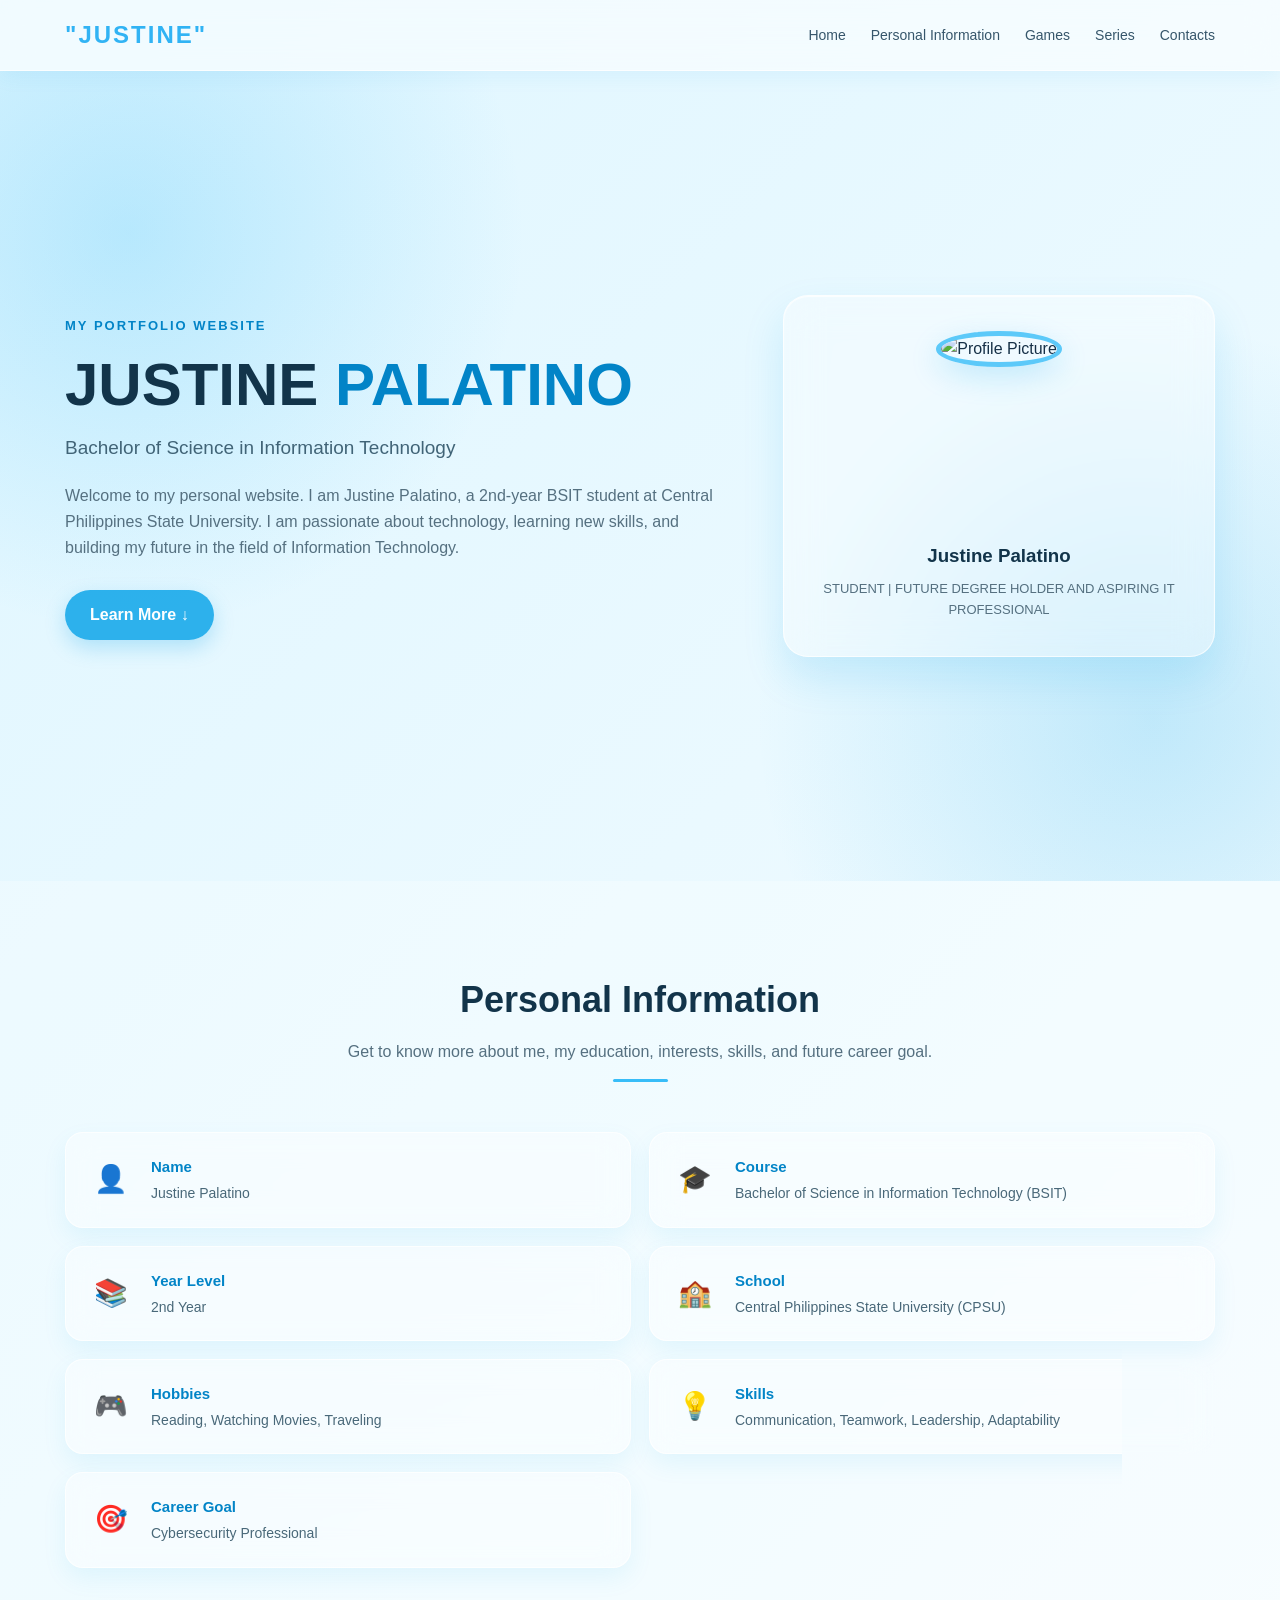
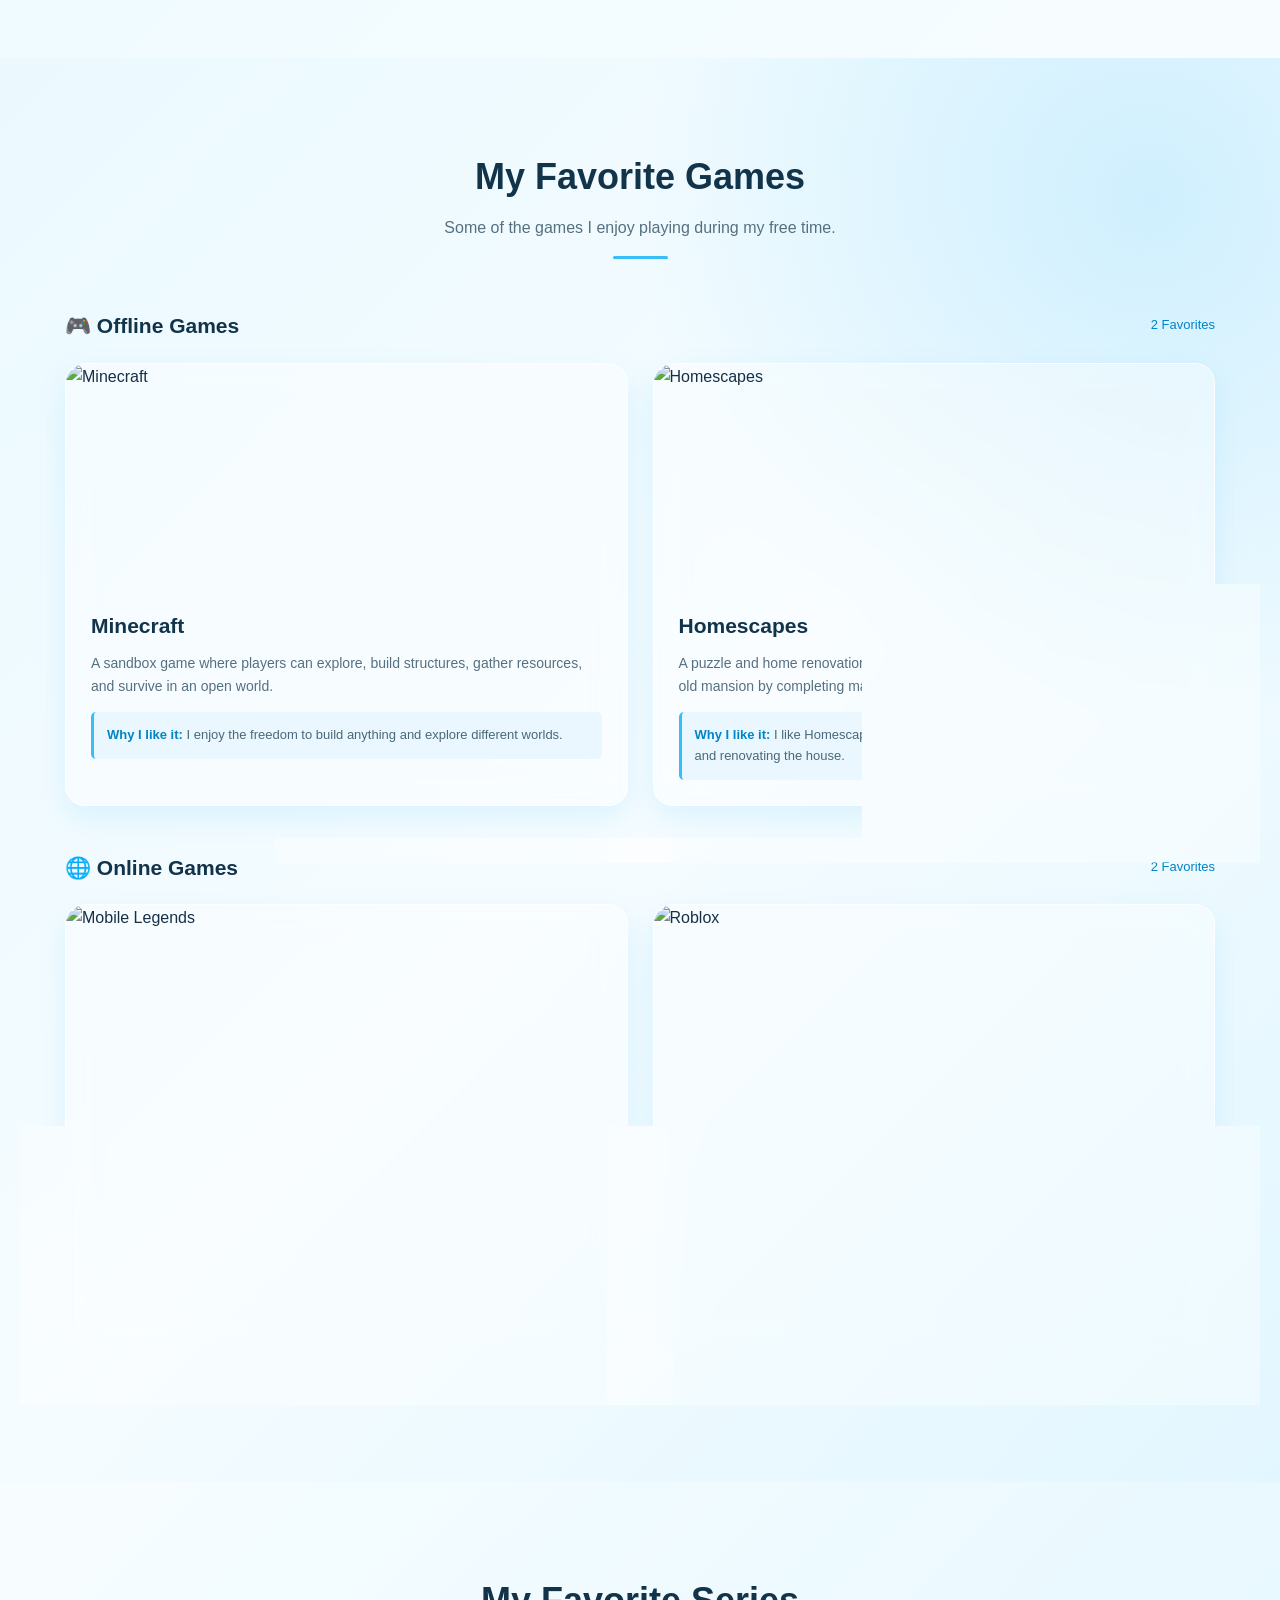
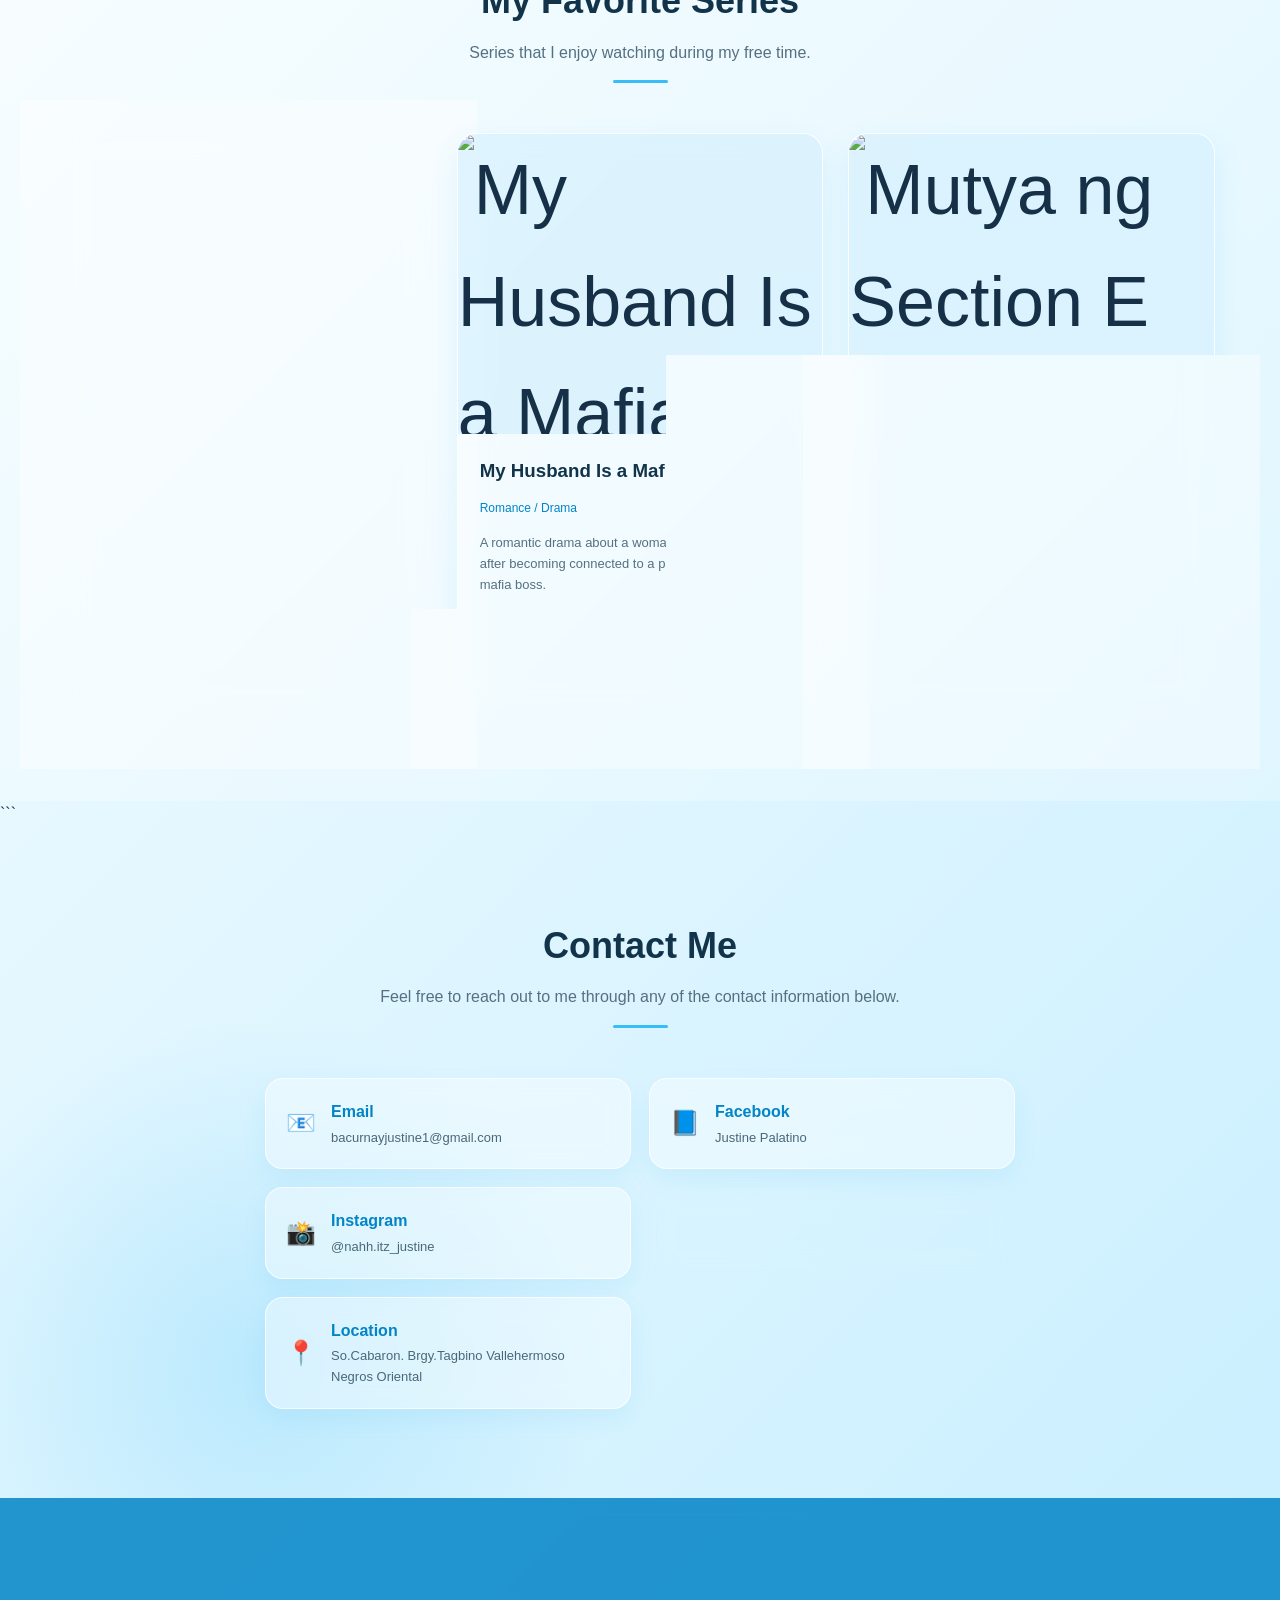
==== index.html @ e228243a "Rename portfolio.html to index.html" ====
<!DOCTYPE html>
<html lang="en">
<head>
    <meta charset="UTF-8">
    <meta name="viewport" content="width=device-width, initial-scale=1.0">

    <title>Justine Palatino | Personal Portfolio</title>

    <!-- Connect the external CSS file -->
    <link rel="stylesheet" href="portfolio.css">
</head>

<body>
<!-- NAVIGATION BAR -->
    <header>
        <nav class="container">

            <a href="#home" class="logo">
                "JUSTINE"
            </a>

            <ul class="nav-links">
                <li><a href="#home">Home</a></li>
                <li><a href="#personal">Personal Information</a></li>
                <li><a href="#favorites">Games</a></li>
                <li><a href="#movies">Series</a></li>
                <li><a href="#contacts">Contacts</a></li>
            </ul>

        </nav>
    </header>


    <main>

<!-- HOME SECTION -->
        <section id="home">

            <div class="container hero">

                <div class="hero-text">

                    <div class="welcome">
                        MY PORTFOLIO WEBSITE
                    </div>

                    <h1>
                        JUSTINE <span>PALATINO</span>
                    </h1>

                    <h3>
                        Bachelor of Science in Information Technology
                    </h3>

                    <p>
                        Welcome to my personal website. I am Justine Palatino,
                        a 2nd-year BSIT student at Central Philippines State
                        University. I am passionate about technology,
                        learning new skills, and building my future in the
                        field of Information Technology.
                    </p>

                    <a href="#personal" class="btn">
                        Learn More ↓
                    </a>

                </div>


                <div class="hero-card">

                    <div class="profile-placeholder">
                        <img src="images/profile.jpg" alt="Profile Picture">
                    </div>

                    <h3>Justine Palatino</h3>

                    <p>
                        STUDENT | FUTURE DEGREE HOLDER AND
                        ASPIRING IT PROFESSIONAL
                    </p>

                </div>

            </div>

        </section>


        <!-- =====================================================
             2. PERSONAL INFORMATION SECTION
        ====================================================== -->
        <section id="personal">

            <div class="container">

                <div class="section-title">

                    <h2>Personal Information</h2>

                    <p>
                        Get to know more about me, my education,
                        interests, skills, and future career goal.
                    </p>

                    <div class="line"></div>

                </div>


                <div class="info-grid">

                    <div class="info-card">
                        <div class="info-icon">👤</div>
                        <div>
                            <h3>Name</h3>
                            <p>Justine Palatino</p>
                        </div>
                    </div>


                    <div class="info-card">
                        <div class="info-icon">🎓</div>
                        <div>
                            <h3>Course</h3>
                            <p>
                                Bachelor of Science in Information
                                Technology (BSIT)
                            </p>
                        </div>
                    </div>


                    <div class="info-card">
                        <div class="info-icon">📚</div>
                        <div>
                            <h3>Year Level</h3>
                            <p>2nd Year</p>
                        </div>
                    </div>


                    <div class="info-card">
                        <div class="info-icon">🏫</div>
                        <div>
                            <h3>School</h3>
                            <p>
                                Central Philippines State University (CPSU)
                            </p>
                        </div>
                    </div>


                    <div class="info-card">
                        <div class="info-icon">🎮</div>
                        <div>
                            <h3>Hobbies</h3>
                            <p>
                                Reading, Watching Movies, Traveling
                            </p>
                        </div>
                    </div>


                    <div class="info-card">
                        <div class="info-icon">💡</div>
                        <div>
                            <h3>Skills</h3>
                            <p>
                                Communication, Teamwork, Leadership,
                                Adaptability
                            </p>
                        </div>
                    </div>


                    <div class="info-card">
                        <div class="info-icon">🎯</div>
                        <div>
                            <h3>Career Goal</h3>
                            <p>
                                Cybersecurity Professional
                            </p>
                        </div>
                    </div>

                </div>

            </div>

        </section>


        <!-- =====================================================
             3. FAVORITES SECTION
        ====================================================== -->
        <section id="favorites">

            <div class="container">

                <div class="section-title">

                    <h2>My Favorite Games</h2>

                    <p>
                        Some of the games I enjoy playing during my
                        free time.
                    </p>

                    <div class="line"></div>

                </div>


                <!-- OFFLINE GAMES -->

                <div class="category-title">
                    <h3>🎮 Offline Games</h3>
                    <span>2 Favorites</span>
                </div>


                <div class="game-grid">

                    <!-- Minecraft -->
                    <div class="game-card">

                        <div class="game-image">
                            <img src="images/minecraft.jpg" alt="Minecraft">
                        </div>

                        <div class="game-content">

                            <h4>Minecraft</h4>

                            <p>
                                A sandbox game where players can explore,
                                build structures, gather resources, and
                                survive in an open world.
                            </p>

                            <div class="why-like">
                                <strong>Why I like it:</strong>
                                I enjoy the freedom to build anything
                                and explore different worlds.
                            </div>

                        </div>

                    </div>


                    <!-- Homescapes -->
                    <div class="game-card">

                        <div class="game-image">
                            <img src="images/homescapes.jpg" alt="Homescapes">
                        </div>

                        <div class="game-content">

                            <h4>Homescapes</h4>

                            <p>                           
                              A puzzle and home renovation game that
                              follows Austin as he restores his family’s
                              old mansion by completing match-3 puzzles.

                            </p>

                            <div class="why-like">
                                <strong>Why I like it:</strong>
                                I like Homescapes because I enjoy solving puzzles while decorating and renovating the house.

                            </div>

                        </div>

                    </div>

                </div>


                <!-- ONLINE GAMES -->

                <div class="category-title">

                    <h3>🌐 Online Games</h3>
                    <span>2 Favorites</span>

                </div>


                <div class="game-grid">

                    <!-- Mobile Legends -->
                    <div class="game-card">

                        <div class="game-image">
                            <img src="images/mobilelegends.jpg" alt="Mobile Legends">
                        </div>

                        <div class="game-content">

                            <h4>Mobile Legends: Bang Bang</h4>

                            <p>
                                A multiplayer online battle arena game
                                where teams compete against each other
                                using different heroes.
                            </p>

                            <div class="why-like">
                                <strong>Why I like it:</strong>
                                I enjoy playing with friends, teamwork,
                                and competitive matches.
                            </div>

                        </div>

                    </div>


                    <!-- Roblox -->
                    <div class="game-card">

                        <div class="game-image">
                            <img src="images/roblox.jpg" alt="Roblox">
                        </div>

                        <div class="game-content">

                            <h4>Roblox</h4>

                            <p>
                               A popular online gaming platform where players can create, explore,
                               and play a wide variety of games made by other users.
                            </p>

                            <div class="why-like">
                                <strong>Why I like it:</strong>
                               I like Roblox because it offers many different games 
                               that I can enjoy and play with my friends.
                            </div>

                        </div>

                    </div>

                </div>

            </div>

        </section>


        <!-- =====================================================
             4. MOVIES SECTION
        ====================================================== -->
<section id="movies">

    <div class="container">

        <div class="section-title">

            <h2>My Favorite Series</h2>

            <p>
                Series that I enjoy watching during my free time.
            </p>

            <div class="line"></div>

        </div>


        <div class="movie-grid">


            <!-- Series 1 -->
            <div class="movie-card">

                <div class="movie-poster">
                    <img src="images/university.jpg" alt="The University Series">
                </div>

                <div class="movie-content">

                    <h3>The University Series</h3>

                    <span class="genre">
                        Romance / Drama
                    </span>

                    <p>
                        A university-based story that follows the
                        lives of students as they experience friendship,
                        love, challenges, and memorable moments in college.
                    </p>

                    <p>
                        <strong>Why I like it:</strong>
                        I like the college setting, relationships,
                        friendship, and the different challenges
                        experienced by the characters.
                    </p>

                </div>

            </div>


            <!-- Series 2 -->
            <div class="movie-card">

                <div class="movie-poster">
                    <img src="images/mafia.jpg" alt="My Husband Is a Mafia Boss">
                </div>

                <div class="movie-content">

                    <h3>My Husband Is a Mafia Boss</h3>

                    <span class="genre">
                        Romance / Drama
                    </span>

                    <p>
                        A romantic drama about a woman whose life changes
                        after becoming connected to a powerful and
                        mysterious mafia boss.
                    </p>

                    <p>
                        <strong>Why I like it:</strong>
                        I enjoy the romance, drama, unexpected situations,
                        and the interesting relationship between the
                        characters.
                    </p>

                </div>

            </div>


            <!-- Series 3 -->
            <div class="movie-card">

                <div class="movie-poster">
                    <img src="images/mutya.jpg" alt="Mutya ng Section E">
                </div>

                <div class="movie-content">

                    <h3>Ang Mutya ng Section E</h3>

                    <span class="genre">
                        Romance / Comedy / School
                    </span>

                    <p>
                        A school story about students in Section E,
                        focusing on friendship, romance, funny moments,
                        and their experiences together.
                    </p>

                    <p>
                        <strong>Why I like it:</strong>
                        I like the school setting, funny moments,
                        friendships, romantic scenes, and entertaining
                        characters.
                    </p>

                </div>

            </div>


        </div>

    </div>

</section>
```


        <!-- =====================================================
             5. CONTACTS SECTION
        ====================================================== -->
        <section id="contacts">

            <div class="container">

                <div class="section-title">

                    <h2>Contact Me</h2>

                    <p>
                        Feel free to reach out to me through any of
                        the contact information below.
                    </p>

                    <div class="line"></div>

                </div>


                <div class="contact-wrapper">

                    <!-- CONTACT INFORMATION -->

                    <div class="contact-info">

                        <div class="contact-card">

                            <div class="contact-icon">📧</div>

                            <div>
                                <h4>Email</h4>
                                <p>bacurnayjustine1@gmail.com</p>
                            </div>

                        </div>


                        <div class="contact-card">

                            <div class="contact-icon">📘</div>

                            <div>
                                <h4>Facebook</h4>
                                <p>Justine Palatino</p>
                            </div>

                        </div>


                        <div class="contact-card">

                            <div class="contact-icon">📸</div>

                            <div>
                                <h4>Instagram</h4>
                                <p>@nahh.itz_justine</p>
                            </div>

                        </div>


                        <div class="contact-card">

                            <div class="contact-icon">📱</div>

                            <div>
                                <h4>Phone</h4>
                                <p>+63 09097603878</p>
                            </div>

                        </div>


                        <div class="contact-card">

                            <div class="contact-icon">📍</div>

                            <div>
                                <h4>Location</h4>
                                <p>So.Cabaron. Brgy.Tagbino Vallehermoso Negros Oriental</p>
                            </div>

                        </div>

                    </div>

    </main>


    <!-- =========================================================
         FOOTER
    ========================================================== -->
<footer>

    <p>
        © 2026 Justine Palatino. All Rights Reserved.
    </p>

    <button onclick="thankYouMessage()" class="thank-you-btn">
        Thank You
    </button>

</footer>

<script src="portfolio.js"></script>

</body>
</html>
---- portfolio.css ----
/* =========================================================
   GENERAL
========================================================= */

* {
    margin: 0;
    padding: 0;
    box-sizing: border-box;
    scroll-behavior: smooth;
}

body {
    font-family: Arial, Helvetica, sans-serif;
    background: linear-gradient(135deg, #dff6ff, #f5fcff, #c9efff);
    color: #163047;
    line-height: 1.6;
}

.container {
    width: 90%;
    max-width: 1150px;
    margin: auto;
}

section {
    padding: 90px 0;
}


/* =========================================================
   NAVIGATION BAR
========================================================= */

header {
    position: sticky;
    top: 0;
    z-index: 1000;

    background: rgba(255, 255, 255, 0.55);
    backdrop-filter: blur(15px);
    -webkit-backdrop-filter: blur(15px);

    border-bottom: 1px solid rgba(255, 255, 255, 0.7);
    box-shadow: 0 4px 20px rgba(0, 150, 220, 0.08);
}

nav.container {
    min-height: 70px;
    display: flex;
    align-items: center;
    justify-content: space-between;
}

.logo {
    text-decoration: none;
    color: #31b3f4;
    font-size: 24px;
    font-weight: bold;
    letter-spacing: 2px;
}

.nav-links {
    display: flex;
    list-style: none;
    gap: 25px;
}

.nav-links a {
    text-decoration: none;
    color: #36566b;
    font-size: 14px;
    font-weight: 500;
    transition: 0.3s;
}

.nav-links a:hover {
    color: #0284c7;
}


/* =========================================================
   HOME
========================================================= */

#home {
    min-height: 90vh;
    display: flex;
    align-items: center;

    background:
        radial-gradient(circle at 10% 20%, rgba(56, 189, 248, 0.25), transparent 30%),
        radial-gradient(circle at 90% 80%, rgba(14, 165, 233, 0.20), transparent 30%);
}

.hero {
    display: grid;
    grid-template-columns: 1.5fr 1fr;
    gap: 70px;
    align-items: center;
}

.welcome {
    display: inline-block;
    color: #0284c7;
    font-size: 13px;
    font-weight: bold;
    letter-spacing: 2px;
    margin-bottom: 15px;
}

.hero-text h1 {
    font-size: 60px;
    line-height: 1.1;
    color: #12344a;
    margin-bottom: 15px;
}

.hero-text h1 span {
    color: #0284c7;
}

.hero-text h3 {
    color: #416477;
    font-size: 19px;
    font-weight: normal;
    margin-bottom: 20px;
}

.hero-text p {
    max-width: 650px;
    color: #557080;
    margin-bottom: 30px;
}

.btn {
    display: inline-block;
    text-decoration: none;

    background: rgba(14, 165, 233, 0.85);
    color: white;

    padding: 12px 25px;
    border-radius: 30px;

    font-weight: bold;

    box-shadow: 0 8px 20px rgba(14, 165, 233, 0.25);
    transition: 0.3s;
}

.btn:hover {
    background: #0284c7;
    transform: translateY(-3px);
}


/* =========================================================
   GLASS PROFILE CARD
========================================================= */

.hero-card {
    background: rgba(255, 255, 255, 0.35);

    backdrop-filter: blur(18px);
    -webkit-backdrop-filter: blur(18px);

    border: 1px solid rgba(255, 255, 255, 0.7);

    border-radius: 25px;

    padding: 35px;

    text-align: center;

    box-shadow:
        0 20px 40px rgba(14, 165, 233, 0.15),
        inset 0 1px 1px rgba(255, 255, 255, 0.8);
}

.profile-placeholder {
    width: 190px;
    height: 190px;
    margin: 0 auto 20px;
}

.profile-placeholder img {
    width: 100%;
    height: 100%;
    object-fit: cover;

    border-radius: 50%;

    border: 5px solid rgba(56, 189, 248, 0.8);

    box-shadow: 0 10px 30px rgba(14, 165, 233, 0.2);
}

.hero-card h3 {
    color: #12344a;
    margin-bottom: 8px;
}

.hero-card p {
    color: #557080;
    font-size: 13px;
}


/* =========================================================
   SECTION TITLES
========================================================= */

.section-title {
    text-align: center;
    margin-bottom: 50px;
}

.section-title h2 {
    color: #12344a;
    font-size: 36px;
    margin-bottom: 10px;
}

.section-title p {
    color: #557080;
}

.line {
    width: 55px;
    height: 3px;

    background: #38bdf8;

    margin: 15px auto;

    border-radius: 10px;
}


/* =========================================================
   PERSONAL INFORMATION
========================================================= */

#personal {
    background: rgba(255, 255, 255, 0.25);
}

.info-grid {
    display: grid;
    grid-template-columns: repeat(2, 1fr);
    gap: 18px;
}

.info-card {
    display: flex;
    align-items: center;
    gap: 18px;

    background: rgba(255, 255, 255, 0.38);

    backdrop-filter: blur(15px);
    -webkit-backdrop-filter: blur(15px);

    border: 1px solid rgba(255, 255, 255, 0.7);

    padding: 22px;

    border-radius: 18px;

    box-shadow: 0 10px 25px rgba(14, 165, 233, 0.08);

    transition: 0.3s;
}

.info-card:hover {
    transform: translateY(-5px);

    border-color: rgba(56, 189, 248, 0.7);

    box-shadow: 0 15px 30px rgba(14, 165, 233, 0.15);
}

.info-icon {
    font-size: 27px;
    min-width: 45px;
    text-align: center;
}

.info-card h3 {
    color: #0284c7;
    font-size: 15px;
    margin-bottom: 3px;
}

.info-card p {
    color: #496879;
    font-size: 14px;
}


/* =========================================================
   FAVORITES
========================================================= */

#favorites {
    background:
        radial-gradient(circle at 90% 10%, rgba(56, 189, 248, 0.2), transparent 30%);
}

.category-title {
    display: flex;
    align-items: center;
    justify-content: space-between;

    margin: 35px 0 20px;
}

.category-title h3 {
    color: #12344a;
    font-size: 21px;
}

.category-title span {
    color: #0284c7;
    font-size: 13px;
}

.game-grid {
    display: grid;
    grid-template-columns: repeat(2, 1fr);
    gap: 25px;

    margin-bottom: 45px;
}


/* =========================================================
   GLASS GAME CARD
========================================================= */

.game-card {
    overflow: hidden;

    background: rgba(255, 255, 255, 0.38);

    backdrop-filter: blur(15px);
    -webkit-backdrop-filter: blur(15px);

    border: 1px solid rgba(255, 255, 255, 0.75);

    border-radius: 20px;

    box-shadow: 0 12px 30px rgba(14, 165, 233, 0.1);

    transition: 0.3s;
}

.game-card:hover {
    transform: translateY(-7px);

    box-shadow: 0 20px 35px rgba(14, 165, 233, 0.18);

    border-color: rgba(56, 189, 248, 0.7);
}

.game-image {
    height: 220px;
    overflow: hidden;
}

.game-image img {
    width: 100%;
    height: 100%;

    object-fit: cover;

    transition: 0.4s;
}

.game-card:hover .game-image img {
    transform: scale(1.05);
}

.game-content {
    padding: 25px;
}

.game-content h4 {
    color: #12344a;
    font-size: 21px;
    margin-bottom: 10px;
}

.game-content p {
    color: #557080;
    font-size: 14px;
    margin-bottom: 15px;
}

.why-like {
    padding: 13px;

    background: rgba(224, 242, 254, 0.55);

    border-left: 3px solid #38bdf8;

    border-radius: 5px;

    color: #496879;

    font-size: 13px;
}

.why-like strong {
    color: #0284c7;
}


/* =========================================================
   MOVIES / SERIES
========================================================= */

#movies {
    background: rgba(255, 255, 255, 0.25);
}

.movie-grid {
    display: grid;
    grid-template-columns: repeat(3, 1fr);
    gap: 25px;
}

.movie-card {
    background: rgba(255, 255, 255, 0.38);

    backdrop-filter: blur(15px);
    -webkit-backdrop-filter: blur(15px);

    border: 1px solid rgba(255, 255, 255, 0.75);

    border-radius: 20px;

    overflow: hidden;

    box-shadow: 0 12px 30px rgba(14, 165, 233, 0.1);

    transition: 0.3s;
}

.movie-card:hover {
    transform: translateY(-7px);

    border-color: rgba(56, 189, 248, 0.7);

    box-shadow: 0 20px 35px rgba(14, 165, 233, 0.18);
}

.movie-poster {
    height: 300px;

    background: rgba(186, 230, 253, 0.4);

    display: flex;
    align-items: center;
    justify-content: center;

    font-size: 70px;

    overflow: hidden;
}

.movie-poster img {
    width: 100%;
    height: 100%;

    object-fit: cover;
}

.movie-content {
    padding: 22px;
}

.movie-content h3 {
    color: #12344a;
    margin-bottom: 8px;
}

.genre {
    display: inline-block;

    color: #0284c7;

    font-size: 12px;

    margin-bottom: 15px;
}

.movie-content p {
    color: #557080;
    font-size: 13px;
    margin-bottom: 15px;
}

.movie-content strong {
    color: #0284c7;
}


/* =========================================================
   CONTACTS
========================================================= */

#contacts {
    background:
        radial-gradient(circle at 20% 80%, rgba(56, 189, 248, 0.2), transparent 30%);
}

.contact-wrapper {
    max-width: 750px;
    margin: auto;
}

.contact-info {
    display: grid;
    grid-template-columns: repeat(2, 1fr);
    gap: 18px;
}

.contact-card {
    display: flex;
    align-items: center;
    gap: 15px;

    padding: 20px;

    background: rgba(255, 255, 255, 0.4);

    backdrop-filter: blur(15px);
    -webkit-backdrop-filter: blur(15px);

    border: 1px solid rgba(255, 255, 255, 0.75);

    border-radius: 18px;

    box-shadow: 0 10px 25px rgba(14, 165, 233, 0.08);

    transition: 0.3s;
}

.contact-card:hover {
    transform: translateY(-5px);

    border-color: rgba(56, 189, 248, 0.7);

    box-shadow: 0 15px 30px rgba(14, 165, 233, 0.15);
}

.contact-icon {
    font-size: 24px;
}

.contact-card h4 {
    color: #0284c7;
    margin-bottom: 3px;
}

.contact-card p {
    color: #496879;
    font-size: 13px;
    word-break: break-word;
}


/* =========================================================
   FOOTER
========================================================= */

footer {
    background: rgba(2, 132, 199, 0.85);

    backdrop-filter: blur(10px);
    -webkit-backdrop-filter: blur(10px);

    text-align: center;

    padding: 25px;

    border-top: 1px solid rgba(255, 255, 255, 0.4);
}

footer p {
    color: white;
    font-size: 13px;
}


/* =========================================================
   RESPONSIVE DESIGN
========================================================= */

@media (max-width: 900px) {

    .hero {
        grid-template-columns: 1fr;
        text-align: center;
    }

    .hero-text p {
        margin-left: auto;
        margin-right: auto;
    }

    .hero-card {
        max-width: 400px;
        width: 100%;
        margin: auto;
    }

    .movie-grid {
        grid-template-columns: repeat(2, 1fr);
    }
}


@media (max-width: 700px) {

    nav.container {
        flex-direction: column;
        padding: 15px 0;
        gap: 12px;
    }

    .nav-links {
        gap: 12px;
        flex-wrap: wrap;
        justify-content: center;
    }

    .nav-links a {
        font-size: 12px;
    }

    .hero-text h1 {
        font-size: 42px;
    }

    .info-grid,
    .game-grid,
    .movie-grid,
    .contact-info {
        grid-template-columns: 1fr;
    }

    section {
        padding: 65px 0;
    }

    .section-title h2 {
        font-size: 30px;
    }
}

.thank-you-btn {
    margin-top: 12px;
    padding: 10px 22px;
    border: none;
    border-radius: 25px;
    background: white;
    color: #0284c7;
    font-weight: bold;
    cursor: pointer;
    transition: 0.3s;
}

.thank-you-btn:hover {
    transform: translateY(-3px);
    background: #e0f2fe;
}
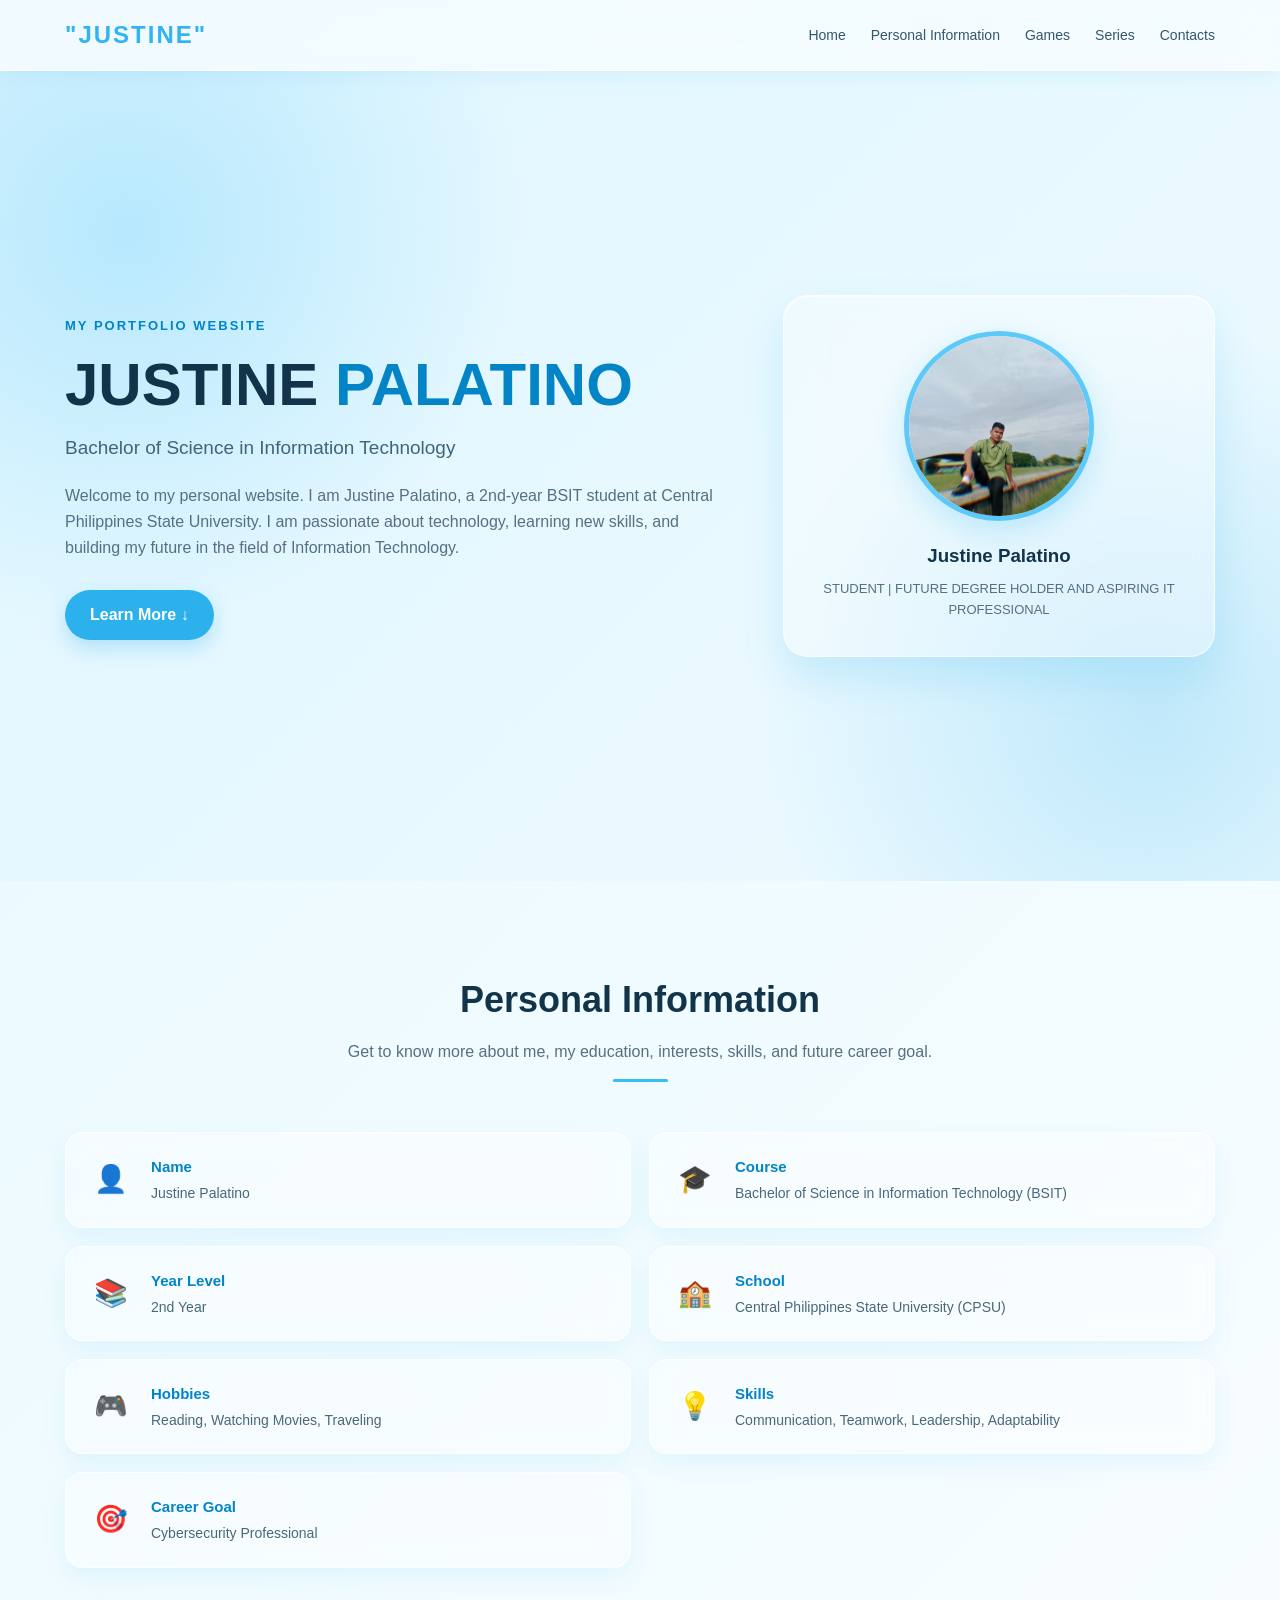
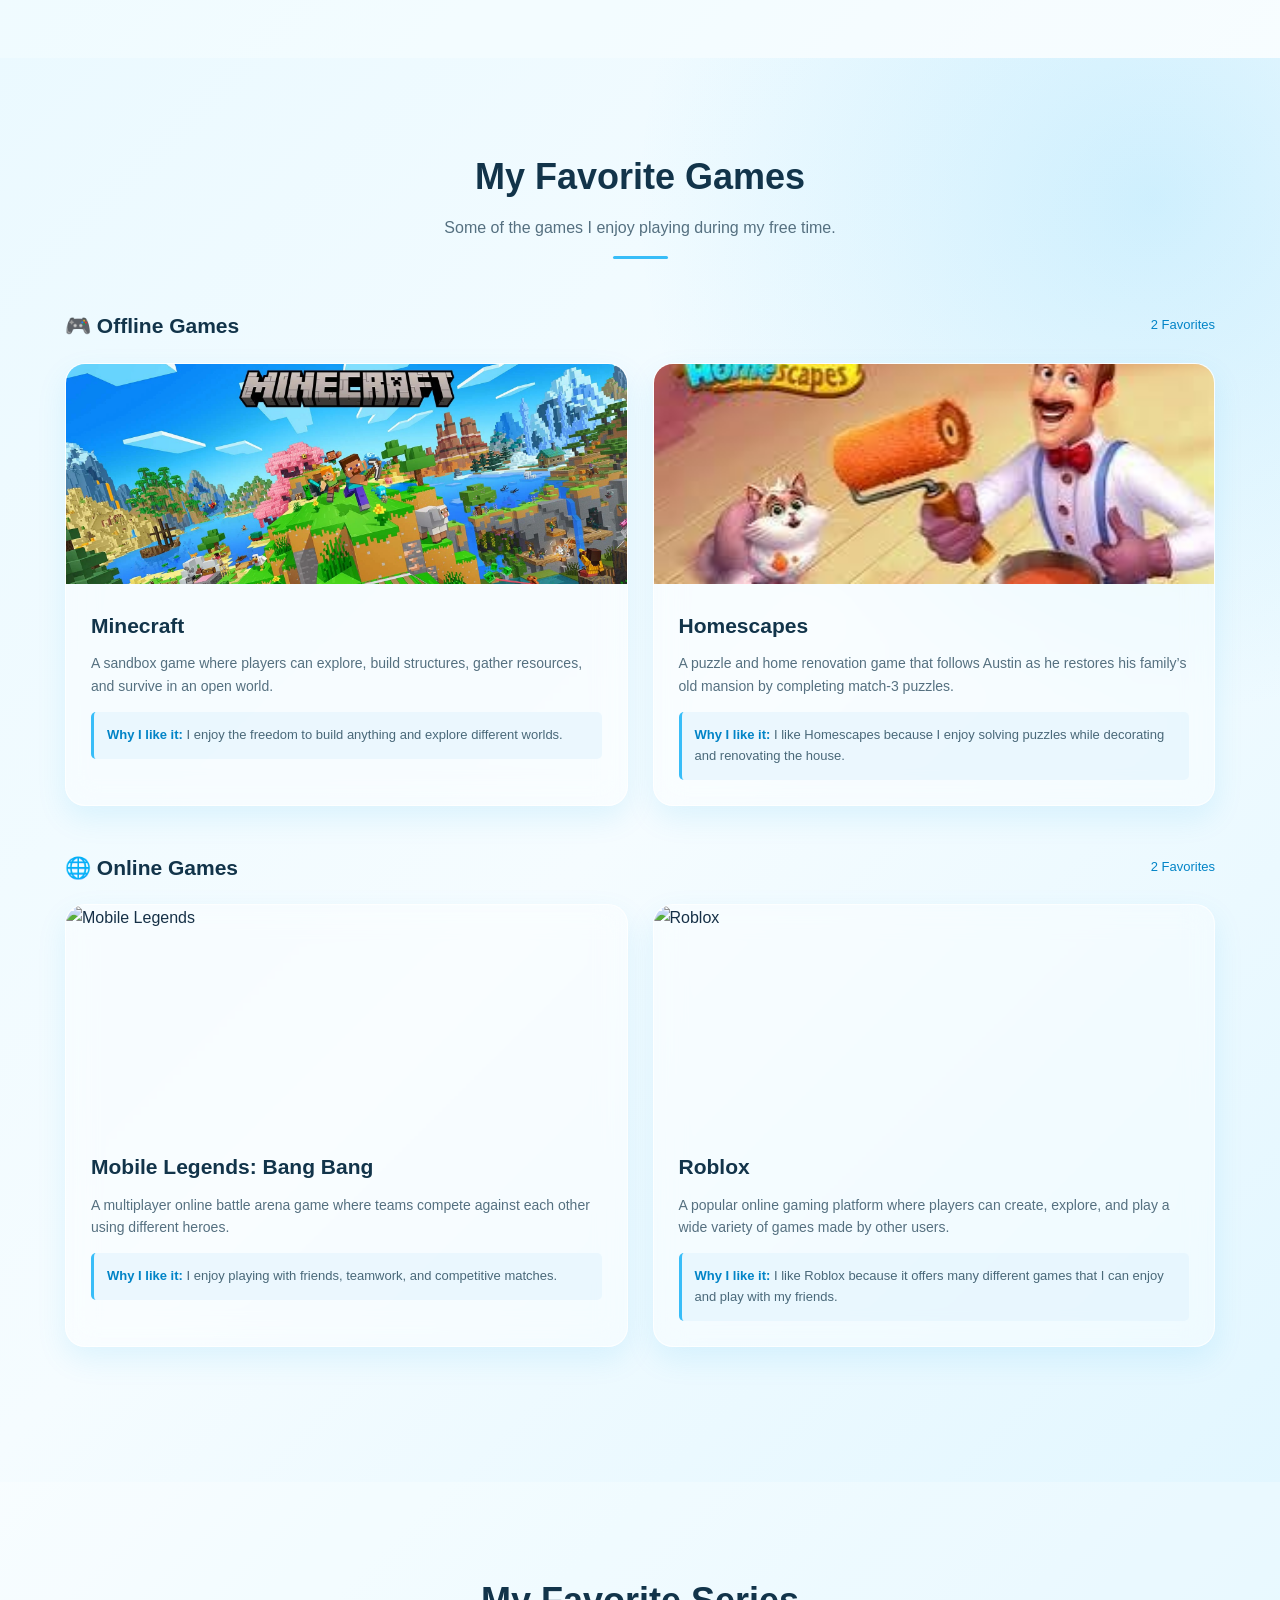
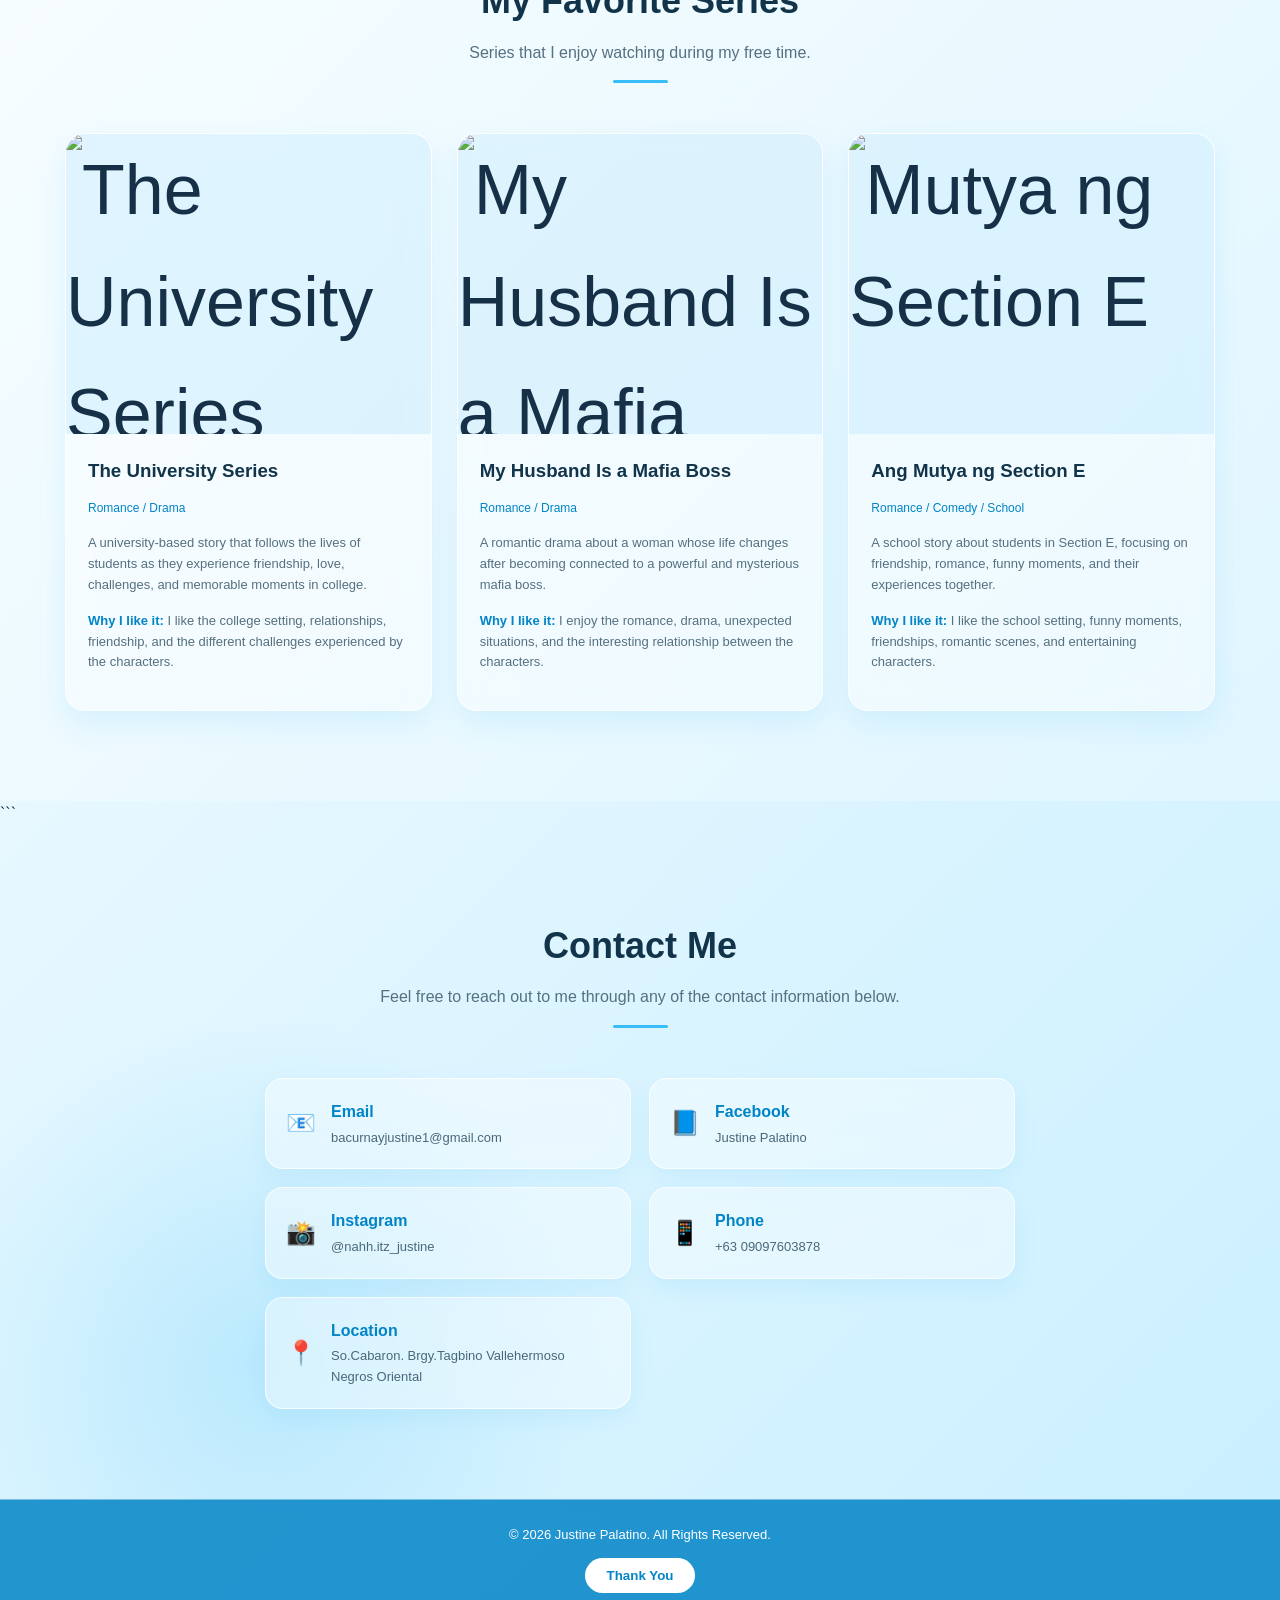
==== commit 3db547de: "Restore index.html to original state" ====
--- a/index.html
+++ b/index.html
@@ -70,7 +70,7 @@
                 <div class="hero-card">
 
                     <div class="profile-placeholder">
-                        <img src="images/profile.jpg" alt="Profile Picture">
+                        <img src="profile.jpg" alt="Profile Picture">
                     </div>
 
                     <h3>Justine Palatino</h3>
@@ -226,7 +226,7 @@
                     <div class="game-card">
 
                         <div class="game-image">
-                            <img src="images/minecraft.jpg" alt="Minecraft">
+                            <img src="minecraft.jpg" alt="Minecraft">
                         </div>
 
                         <div class="game-content">
@@ -254,7 +254,7 @@
                     <div class="game-card">
 
                         <div class="game-image">
-                            <img src="images/homescapes.jpg" alt="Homescapes">
+                            <img src="homescapes.jpg" alt="Homescapes">
                         </div>
 
                         <div class="game-content">
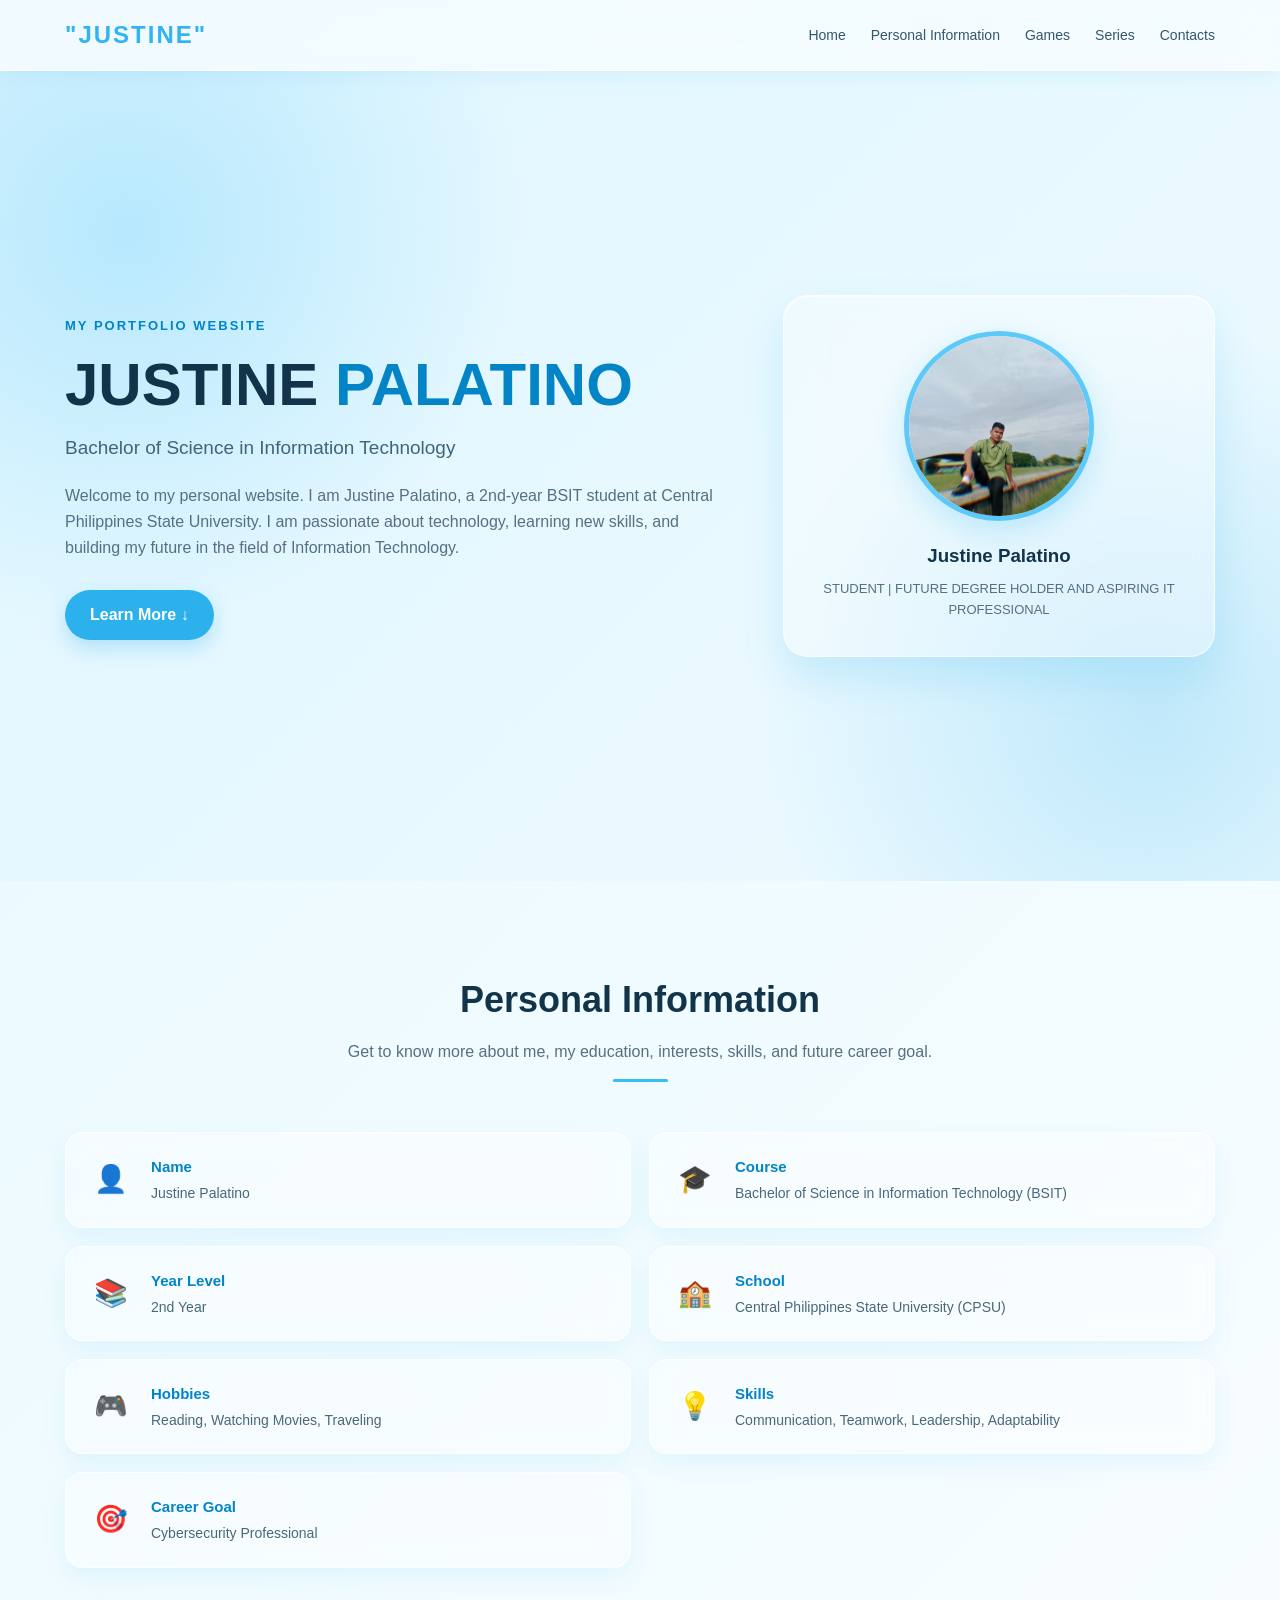
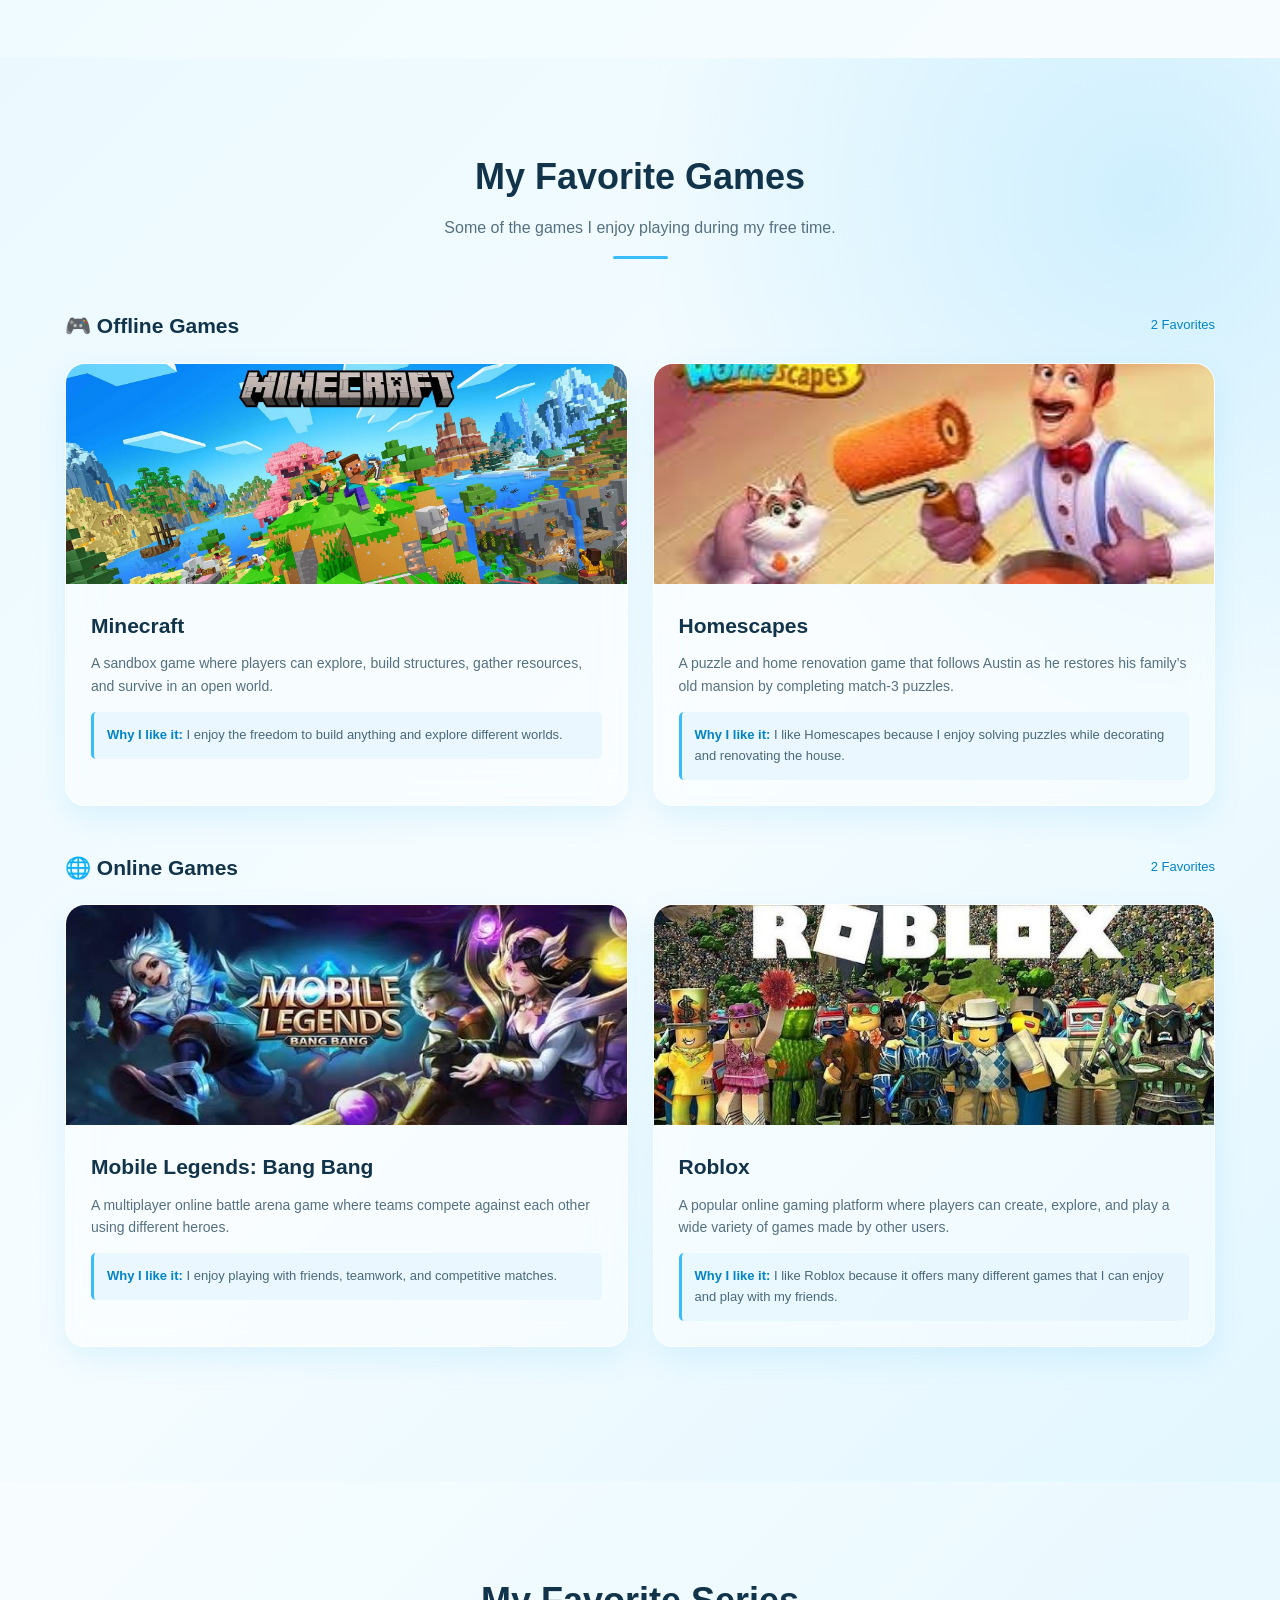
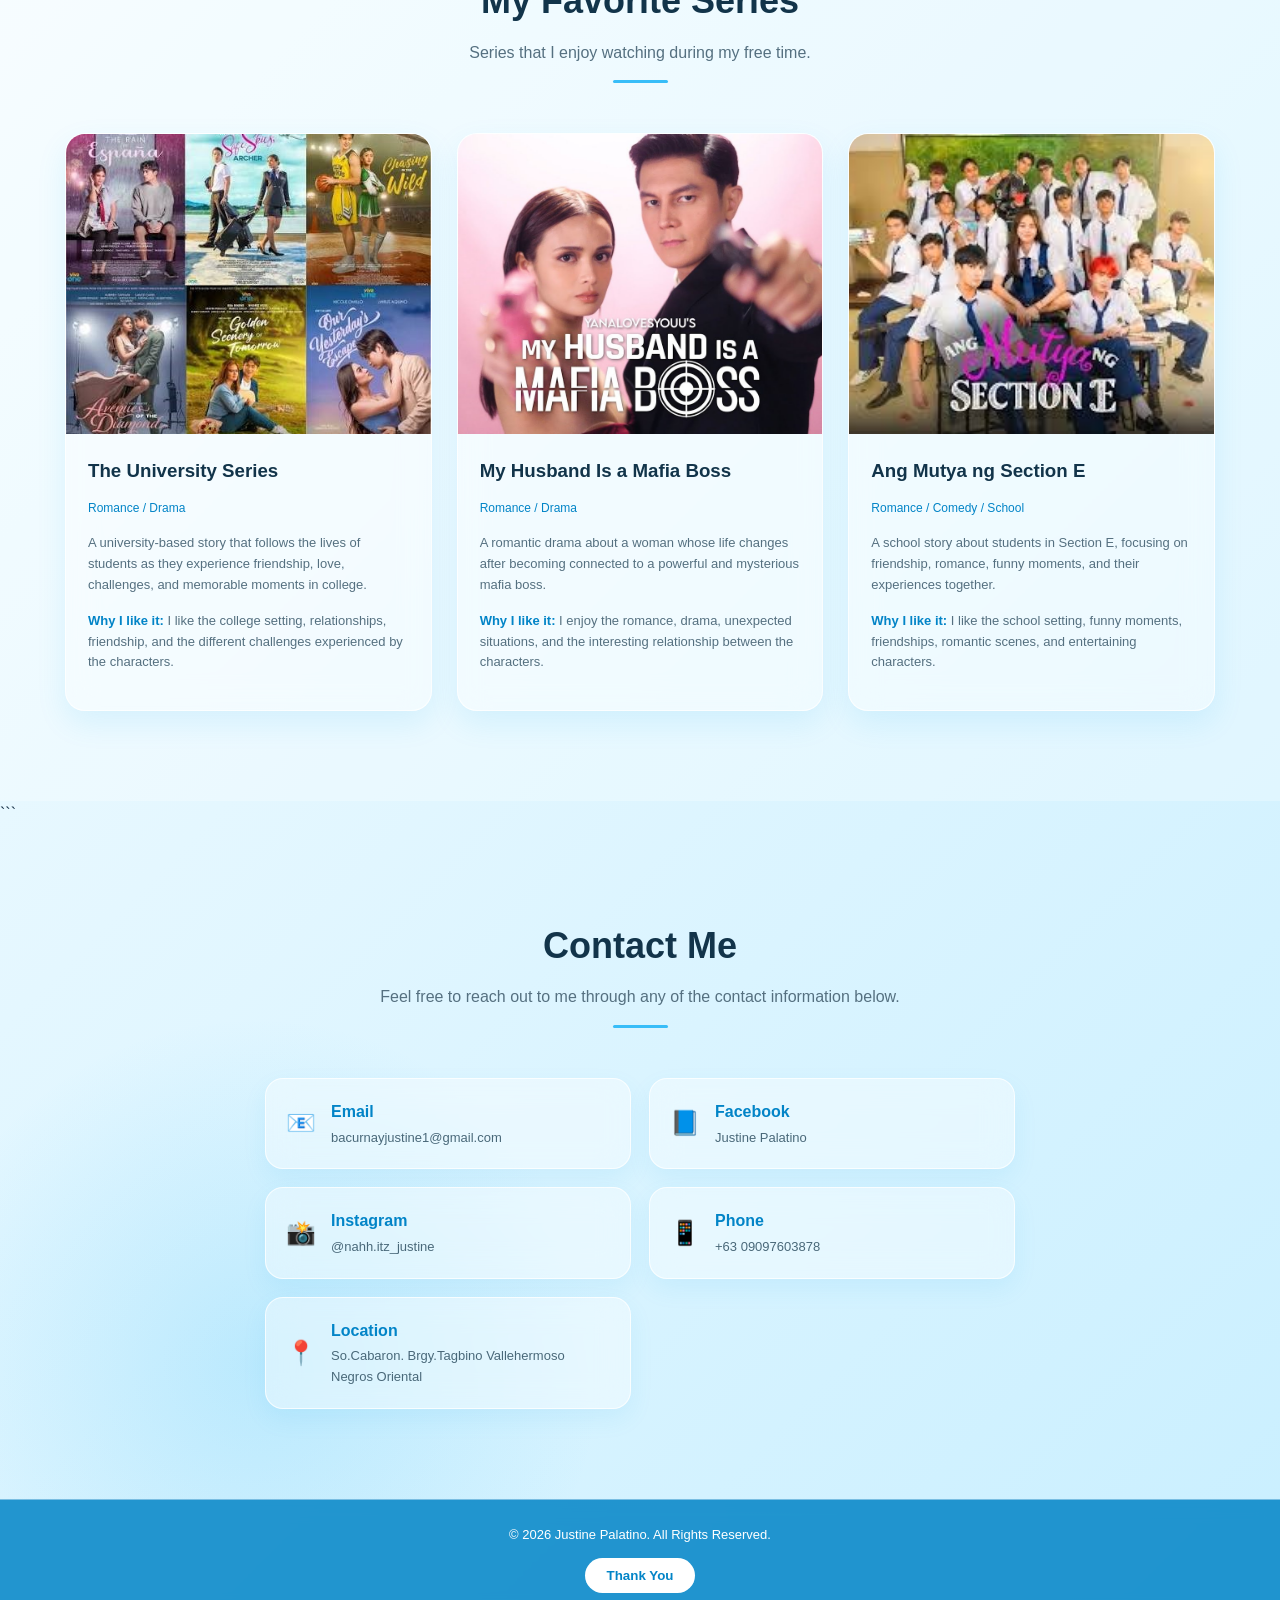
==== commit 14f7fd67: "Fix HTML formatting and structure" ====
--- a/index.html
+++ b/index.html
@@ -297,7 +297,7 @@
                     <div class="game-card">
 
                         <div class="game-image">
-                            <img src="images/mobilelegends.jpg" alt="Mobile Legends">
+                            <img src="mobilelegends.jpg" alt="Mobile Legends">
                         </div>
 
                         <div class="game-content">
@@ -325,7 +325,7 @@
                     <div class="game-card">
 
                         <div class="game-image">
-                            <img src="images/roblox.jpg" alt="Roblox">
+                            <img src="roblox.jpg" alt="Roblox">
                         </div>
 
                         <div class="game-content">
@@ -381,7 +381,7 @@
             <div class="movie-card">
 
                 <div class="movie-poster">
-                    <img src="images/university.jpg" alt="The University Series">
+                    <img src="university.jpg" alt="The University Series">
                 </div>
 
                 <div class="movie-content">
@@ -414,7 +414,7 @@
             <div class="movie-card">
 
                 <div class="movie-poster">
-                    <img src="images/mafia.jpg" alt="My Husband Is a Mafia Boss">
+                    <img src="mafia.jpg" alt="My Husband Is a Mafia Boss">
                 </div>
 
                 <div class="movie-content">
@@ -447,7 +447,7 @@
             <div class="movie-card">
 
                 <div class="movie-poster">
-                    <img src="images/mutya.jpg" alt="Mutya ng Section E">
+                    <img src="mutya.jpg" alt="Mutya ng Section E">
                 </div>
 
                 <div class="movie-content">
